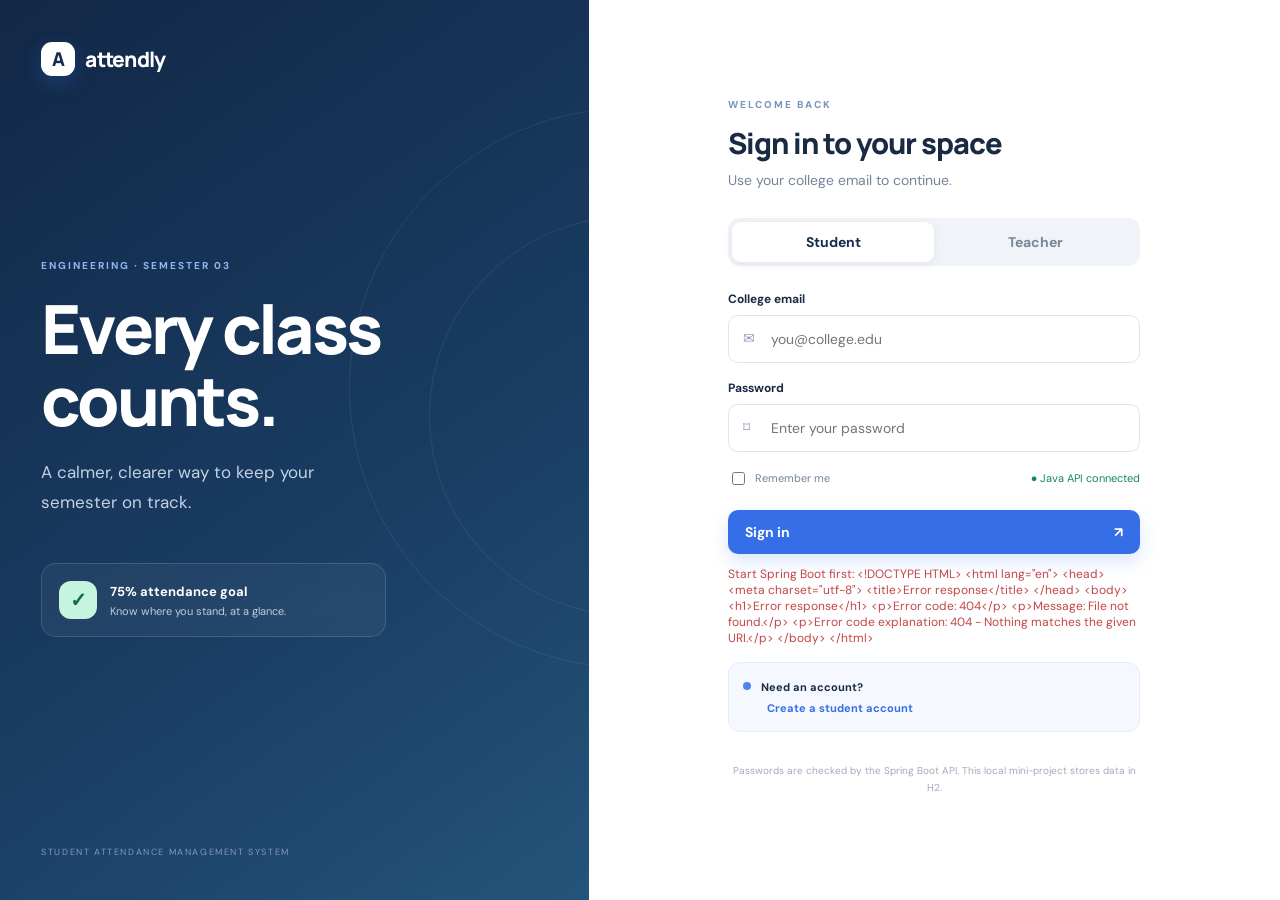
==== backend/src/main/resources/static/index.html @ 7109bbf9 "Update to final checked attendance system" ====
<!doctype html>
<html lang="en">
<head>
  <meta charset="utf-8">
  <meta name="viewport" content="width=device-width, initial-scale=1">
  <meta name="theme-color" content="#142d4e">
  <title>Attendly · Student Attendance</title>
  <link rel="preconnect" href="https://fonts.googleapis.com">
  <link rel="preconnect" href="https://fonts.gstatic.com" crossorigin>
  <link href="https://fonts.googleapis.com/css2?family=DM+Sans:wght@400;500;600;700&family=Manrope:wght@400;500;600;700;800&display=swap" rel="stylesheet">
  <link rel="stylesheet" href="css/style.css">
</head>
<body>
  <div id="app">
    <section class="login-shell">
      <div class="login-art">
        <div class="brand brand-light"><span class="brand-mark">A</span><span>attendly</span></div>
        <div class="art-copy">
          <span class="eyebrow">ENGINEERING · SEMESTER 03</span>
          <h1>Every class<br>counts.</h1>
          <p>A calmer, clearer way to keep your semester on track.</p>
          <div class="art-stat"><div class="art-stat-icon">✓</div><div><strong>75% attendance goal</strong><span>Know where you stand, at a glance.</span></div></div>
        </div>
        <div class="art-orbit orbit-one"></div><div class="art-orbit orbit-two"></div>
        <div class="art-footer">STUDENT ATTENDANCE MANAGEMENT SYSTEM</div>
      </div>
      <div class="login-panel">
        <div class="mobile-brand brand"><span class="brand-mark">A</span><span>attendly</span></div>
        <div class="login-intro"><span class="eyebrow">WELCOME BACK</span><h2>Sign in to your space</h2><p>Use your college email to continue.</p></div>
        <form id="login-form">
          <div class="role-switch" role="group" aria-label="Choose account type">
            <button type="button" class="role-option active" data-role="STUDENT">Student</button>
            <button type="button" class="role-option" data-role="TEACHER">Teacher</button>
          </div>
          <label for="email">College email</label>
          <div class="input-wrap"><span class="input-icon">✉</span><input id="email" type="email" placeholder="you@college.edu" autocomplete="username" required></div>
          <label for="password">Password</label>
          <div class="input-wrap"><span class="input-icon">⌑</span><input id="password" type="password" placeholder="Enter your password" autocomplete="current-password" required></div>
          <div class="form-row"><label class="check-label"><input type="checkbox" id="remember"> <span>Remember me</span></label><span class="secure-note">● Secure portal</span></div>
          <button class="btn btn-primary btn-wide" type="submit">Sign in <span>↗</span></button>
          <p class="login-error" id="login-error" aria-live="polite"></p>
        </form>
        <div class="demo-note"><span class="demo-dot"></span><div><strong>Preview mode</strong><p>Use any college email and password to explore the demo.</p></div></div>
        <p class="login-legal">By continuing, you agree to your institution's acceptable-use policy.</p>
      </div>
    </section>
  </div>
  <script src="js/app.js"></script>
</body>
</html>
---- backend/src/main/resources/static/css/style.css ----
:root{--navy:#142d4e;--navy-2:#1d4268;--blue:#356ee6;--blue-soft:#eaf0ff;--ink:#182b43;--muted:#75849a;--line:#e5eaf1;--bg:#f5f7fb;--white:#fff;--green:#13866b;--green-soft:#e4f6ef;--amber:#a86c08;--amber-soft:#fff3d7;--red:#c34545;--red-soft:#ffebeb;--shadow:0 18px 55px rgba(24,43,67,.07);font-family:'DM Sans',sans-serif}
*{box-sizing:border-box}body{margin:0;background:var(--bg);color:var(--ink);font-size:14px}button,input,select{font:inherit}button{cursor:pointer}button:focus-visible,input:focus-visible,select:focus-visible{outline:3px solid #9db8ff;outline-offset:2px}
.login-shell{min-height:100vh;display:grid;grid-template-columns:minmax(340px, .92fr) 1.08fr;background:#fff}.login-art{position:relative;overflow:hidden;min-height:100vh;background:linear-gradient(145deg,#122846 0%,#1a3d64 60%,#24547a 100%);color:white;padding:42px 7%;display:flex;flex-direction:column}.brand{display:flex;align-items:center;gap:10px;font:800 21px Manrope,sans-serif;letter-spacing:-.7px}.brand-mark{width:34px;height:34px;border-radius:11px;display:grid;place-items:center;background:var(--blue);color:#fff;font-size:19px;box-shadow:0 7px 20px #356ee644}.brand-light .brand-mark{background:#fff;color:var(--navy)}.art-copy{position:relative;z-index:1;margin:auto 0;max-width:440px;padding:40px 0 70px}.eyebrow{font-size:10px;letter-spacing:2px;font-weight:800;color:#7896c2}.login-art .eyebrow{color:#8fb5ec}.art-copy h1{font:800 clamp(48px,5.3vw,76px)/1.06 Manrope,sans-serif;letter-spacing:-3px;margin:20px 0}.art-copy>p{font-size:17px;line-height:1.8;color:#c3d1e4;max-width:340px}.art-stat{display:flex;align-items:center;gap:13px;margin-top:45px;padding:17px;border:1px solid #ffffff25;background:#ffffff0c;border-radius:15px;max-width:345px;backdrop-filter:blur(10px)}.art-stat-icon{display:grid;place-items:center;width:38px;height:38px;border-radius:12px;background:#c5f4df;color:#116b51;font-size:20px;font-weight:800}.art-stat strong,.art-stat span{display:block}.art-stat strong{font-size:13px}.art-stat span{font-size:11px;color:#bdcde1;margin-top:4px}.art-footer{font-size:9px;letter-spacing:1.6px;color:#819ab9}.art-orbit{position:absolute;border:1px solid #ffffff13;border-radius:50%;pointer-events:none}.orbit-one{width:560px;height:560px;right:-320px;top:12%}.orbit-two{width:400px;height:400px;right:-240px;top:24%}.login-panel{width:min(100%,520px);margin:auto;padding:70px 54px}.mobile-brand{display:none}.login-intro{margin-bottom:29px}.login-intro h2{font:800 29px Manrope,sans-serif;letter-spacing:-1px;margin:11px 0 8px}.login-intro p{color:var(--muted);margin:0}.role-switch{display:grid;grid-template-columns:1fr 1fr;padding:4px;background:#f0f3f8;border-radius:12px;margin-bottom:25px}.role-option{border:0;background:transparent;color:#78869a;padding:11px;border-radius:9px;font-weight:700}.role-option.active{background:white;color:var(--navy);box-shadow:0 2px 8px #182b4312}.login-panel form>label{display:block;font-weight:700;font-size:12px;margin:17px 0 8px}.input-wrap{position:relative}.input-wrap input{width:100%;height:48px;border:1px solid #dfe5ee;background:#fff;border-radius:10px;padding:0 14px 0 42px;color:var(--ink);transition:.2s}.input-wrap input:focus{border-color:#7fa0ef;box-shadow:0 0 0 4px #356ee612;outline:none}.input-icon{position:absolute;left:15px;top:14px;color:#8b9ab0}.form-row{display:flex;justify-content:space-between;align-items:center;margin:17px 0 22px;font-size:11px;color:var(--muted)}.check-label{display:flex;align-items:center;gap:7px}.check-label input{accent-color:var(--blue)}.secure-note{color:var(--green)}.btn{border:0;border-radius:10px;padding:13px 17px;font-weight:700;transition:transform .15s,box-shadow .15s}.btn:hover{transform:translateY(-1px)}.btn-primary{background:var(--blue);color:white;box-shadow:0 8px 18px #356ee62c}.btn-wide{width:100%;display:flex;justify-content:space-between;align-items:center}.login-error{min-height:18px;color:var(--red);font-size:12px}.demo-note{display:flex;gap:10px;align-items:flex-start;background:#f5f8ff;border:1px solid #e5ecff;border-radius:12px;padding:14px;margin-top:16px}.demo-dot{width:8px;height:8px;border-radius:50%;background:#4f83ed;margin-top:5px;flex-shrink:0}.demo-note strong{font-size:11px}.demo-note p{font-size:11px;color:var(--muted);margin:4px 0 0;line-height:1.5}.login-legal{font-size:10px;color:#a0aaba;line-height:1.7;margin-top:30px;text-align:center}
/* Dashboard */
.dashboard{min-height:100vh;display:grid;grid-template-columns:245px minmax(0,1fr)}.sidebar{background:var(--navy);color:white;padding:27px 16px;display:flex;flex-direction:column;min-height:100vh}.sidebar .brand{padding:0 12px 32px}.sidebar .brand-mark{background:#fff;color:var(--navy)}.side-label{font-size:9px;font-weight:800;letter-spacing:1.7px;color:#8298b4;padding:0 13px;margin:6px 0 10px}.side-nav{display:grid;gap:5px}.nav-item{display:flex;align-items:center;gap:12px;padding:12px 13px;color:#b7c6da;text-decoration:none;border:0;background:transparent;border-radius:10px;text-align:left;font-weight:600;font-size:12px}.nav-item .nav-ico{font-size:17px;width:20px;text-align:center}.nav-item.active,.nav-item:hover{background:#ffffff16;color:white}.sidebar-bottom{margin-top:auto}.profile-mini{display:flex;gap:10px;align-items:center;border-top:1px solid #ffffff1c;padding:20px 8px 5px}.avatar{width:36px;height:36px;display:grid;place-items:center;border-radius:12px;background:#dce7ff;color:#244c9a;font-weight:800;flex-shrink:0}.profile-mini strong,.profile-mini small{display:block}.profile-mini strong{font-size:11px}.profile-mini small{font-size:10px;color:#93a9c4;margin-top:3px}.main-area{min-width:0}.topbar{height:78px;background:#fff;border-bottom:1px solid var(--line);display:flex;align-items:center;justify-content:space-between;padding:0 36px;gap:20px}.crumb{font-size:11px;color:var(--muted)}.crumb strong{color:var(--ink)}.top-actions{display:flex;align-items:center;gap:16px}.date-pill{padding:9px 12px;border:1px solid var(--line);border-radius:9px;font-size:11px;color:var(--muted)}.icon-btn{border:1px solid var(--line);background:white;border-radius:10px;padding:9px 12px;color:var(--ink)}.content{max-width:1400px;padding:32px 36px 50px;margin:auto}.welcome-row{display:flex;justify-content:space-between;align-items:flex-start;gap:20px;margin-bottom:25px}.welcome-row h1{font:800 27px Manrope,sans-serif;letter-spacing:-1px;margin:0 0 7px}.welcome-row p{color:var(--muted);margin:0;font-size:12px}.welcome-row .btn{font-size:11px}.stats-grid{display:grid;grid-template-columns:repeat(4,minmax(0,1fr));gap:15px;margin-bottom:21px}.stat-card,.panel{background:#fff;border:1px solid var(--line);border-radius:15px;box-shadow:0 3px 12px #182b4305}.stat-card{padding:19px;min-width:0}.stat-top{display:flex;justify-content:space-between;align-items:center;color:var(--muted);font-size:11px;font-weight:600}.stat-icon{width:34px;height:34px;border-radius:11px;display:grid;place-items:center;background:var(--blue-soft);color:var(--blue);font-size:16px}.stat-value{font:800 28px Manrope,sans-serif;letter-spacing:-1px;margin:15px 0 5px}.stat-foot{font-size:10px;color:var(--muted)}.positive{color:var(--green)}.warning{color:var(--amber)}.panel{padding:21px;margin-bottom:20px;min-width:0}.panel-head{display:flex;justify-content:space-between;align-items:center;gap:12px;margin-bottom:18px}.panel-head h3{font:800 14px Manrope,sans-serif;margin:0}.panel-head p{font-size:11px;color:var(--muted);margin:5px 0 0}.text-link{font-size:11px;color:var(--blue);font-weight:700;text-decoration:none;border:0;background:transparent}.content-grid{display:grid;grid-template-columns:minmax(0,1.5fr) minmax(260px,.8fr);gap:20px}.subject-list{display:grid;gap:16px}.subject-line{display:grid;grid-template-columns:88px minmax(60px,1fr) 48px;align-items:center;gap:13px}.subject-code{font-size:11px;font-weight:800}.subject-name{display:block;font-size:10px;color:var(--muted);font-weight:500;margin-top:3px}.progress-track{height:7px;border-radius:10px;background:#edf1f7;overflow:hidden}.progress-fill{height:100%;border-radius:10px;background:var(--blue)}.progress-fill.low{background:#e0a32d}.percent{text-align:right;font-size:11px;font-weight:800}.status{display:inline-flex;align-items:center;gap:5px;border-radius:20px;padding:5px 9px;font-size:10px;font-weight:800;white-space:nowrap}.status.ok{background:var(--green-soft);color:var(--green)}.status.low{background:var(--amber-soft);color:var(--amber)}.status.neutral{background:#edf1f7;color:#63738a}.table-wrap{overflow-x:auto}table{border-collapse:collapse;width:100%;font-size:11px}th{text-align:left;color:#8996a8;font-size:9px;text-transform:uppercase;letter-spacing:.7px;font-weight:800;padding:12px 10px;border-bottom:1px solid var(--line)}td{padding:14px 10px;border-bottom:1px solid #eef1f6;white-space:nowrap}tbody tr:last-child td{border-bottom:0}.student-cell{display:flex;align-items:center;gap:9px}.student-cell .avatar{width:30px;height:30px;font-size:10px;border-radius:9px}.student-cell strong,.student-cell small{display:block}.student-cell strong{font-size:11px}.student-cell small{font-size:9px;color:var(--muted);margin-top:3px}.filter-row{display:flex;gap:10px;flex-wrap:wrap;margin-bottom:17px}.filter-row select,.filter-row input,.field-select{border:1px solid var(--line);border-radius:9px;background:white;color:var(--ink);padding:10px 12px;font-size:11px}.filter-row select{min-width:150px}.filter-row input{min-width:180px}.attendance-choice{display:flex;gap:7px}.choice{border:1px solid var(--line);background:#fff;color:var(--muted);padding:7px 10px;border-radius:8px;font-size:10px;font-weight:800}.choice.selected-present{background:var(--green-soft);border-color:#b8e9d6;color:var(--green)}.choice.selected-absent{background:var(--red-soft);border-color:#f2caca;color:var(--red)}.actions-row{display:flex;justify-content:space-between;align-items:center;gap:12px;margin-top:18px}.actions-row small{color:var(--muted);font-size:10px}.btn-secondary{background:#fff;color:var(--ink);border:1px solid var(--line);box-shadow:none}.empty-state{text-align:center;color:var(--muted);padding:30px 10px}.empty-state strong{display:block;color:var(--ink);margin-bottom:5px}.toast{position:fixed;right:25px;bottom:25px;padding:14px 18px;background:#163a5b;color:#fff;border-radius:12px;box-shadow:var(--shadow);z-index:10;font-size:12px}.mobile-menu{display:none}
@media(max-width:1100px){.dashboard{grid-template-columns:215px minmax(0,1fr)}.content{padding:26px 23px}.topbar{padding:0 23px}.stats-grid{grid-template-columns:repeat(2,minmax(0,1fr))}.content-grid{grid-template-columns:1fr}}
@media(max-width:760px){.login-shell{grid-template-columns:1fr}.login-art{display:none}.login-panel{padding:36px 25px;width:100%;max-width:500px}.mobile-brand{display:flex;margin-bottom:45px}.login-intro h2{font-size:26px}.dashboard{grid-template-columns:1fr}.sidebar{min-height:auto;position:sticky;top:0;z-index:5;padding:10px 13px;display:block}.sidebar .brand{padding:0 4px}.sidebar .brand span:last-child{font-size:17px}.sidebar .brand-mark{width:30px;height:30px}.sidebar .side-label,.sidebar-bottom{display:none}.side-nav{display:flex;overflow-x:auto;margin-top:10px}.nav-item{padding:9px 11px;white-space:nowrap;font-size:10px}.nav-item .nav-ico{font-size:14px;width:auto}.topbar{height:60px;padding:0 16px}.date-pill{display:none}.content{padding:24px 14px 35px}.welcome-row{align-items:flex-start}.welcome-row h1{font-size:23px}.welcome-row .btn{padding:10px;font-size:10px}.stats-grid{gap:10px}.stat-card{padding:14px}.stat-value{font-size:24px}.stat-top{font-size:10px}.panel{padding:15px}.subject-line{grid-template-columns:80px minmax(50px,1fr) 42px;gap:8px}.actions-row{align-items:flex-start;flex-direction:column}.mobile-menu{display:block}}
@media(max-width:390px){.stats-grid{grid-template-columns:1fr 1fr}.stat-value{font-size:22px}.top-actions{gap:7px}.icon-btn{padding:8px}.welcome-row .btn{max-width:110px}}
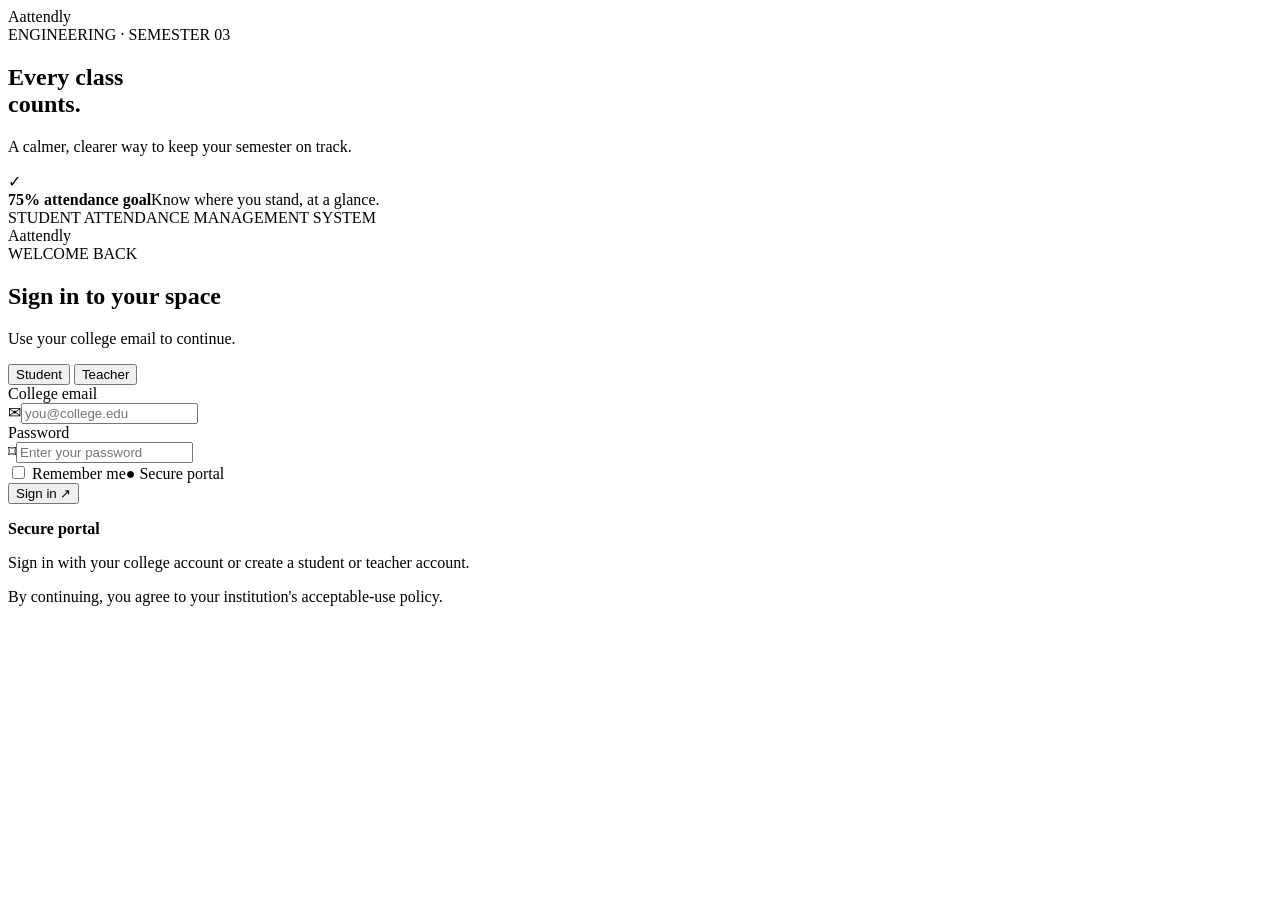
==== commit 6b38bc2c: "Fix Netlify CSS and JavaScript loading" ====
--- a/backend/src/main/resources/static/index.html
+++ b/backend/src/main/resources/static/index.html
@@ -8,7 +8,7 @@
   <link rel="preconnect" href="https://fonts.googleapis.com">
   <link rel="preconnect" href="https://fonts.gstatic.com" crossorigin>
   <link href="https://fonts.googleapis.com/css2?family=DM+Sans:wght@400;500;600;700&family=Manrope:wght@400;500;600;700;800&display=swap" rel="stylesheet">
-  <link rel="stylesheet" href="css/style.css">
+  <link rel="stylesheet" href="/css/style.css">
 </head>
 <body>
   <div id="app">
@@ -40,11 +40,11 @@
           <button class="btn btn-primary btn-wide" type="submit">Sign in <span>↗</span></button>
           <p class="login-error" id="login-error" aria-live="polite"></p>
         </form>
-        <div class="demo-note"><span class="demo-dot"></span><div><strong>Preview mode</strong><p>Use any college email and password to explore the demo.</p></div></div>
+        <div class="demo-note"><span class="demo-dot"></span><div><strong>Secure portal</strong><p>Sign in with your college account or create a student or teacher account.</p></div></div>
         <p class="login-legal">By continuing, you agree to your institution's acceptable-use policy.</p>
       </div>
     </section>
   </div>
-  <script src="js/app.js"></script>
+  <script src="/js/app.js"></script>
 </body>
 </html>
